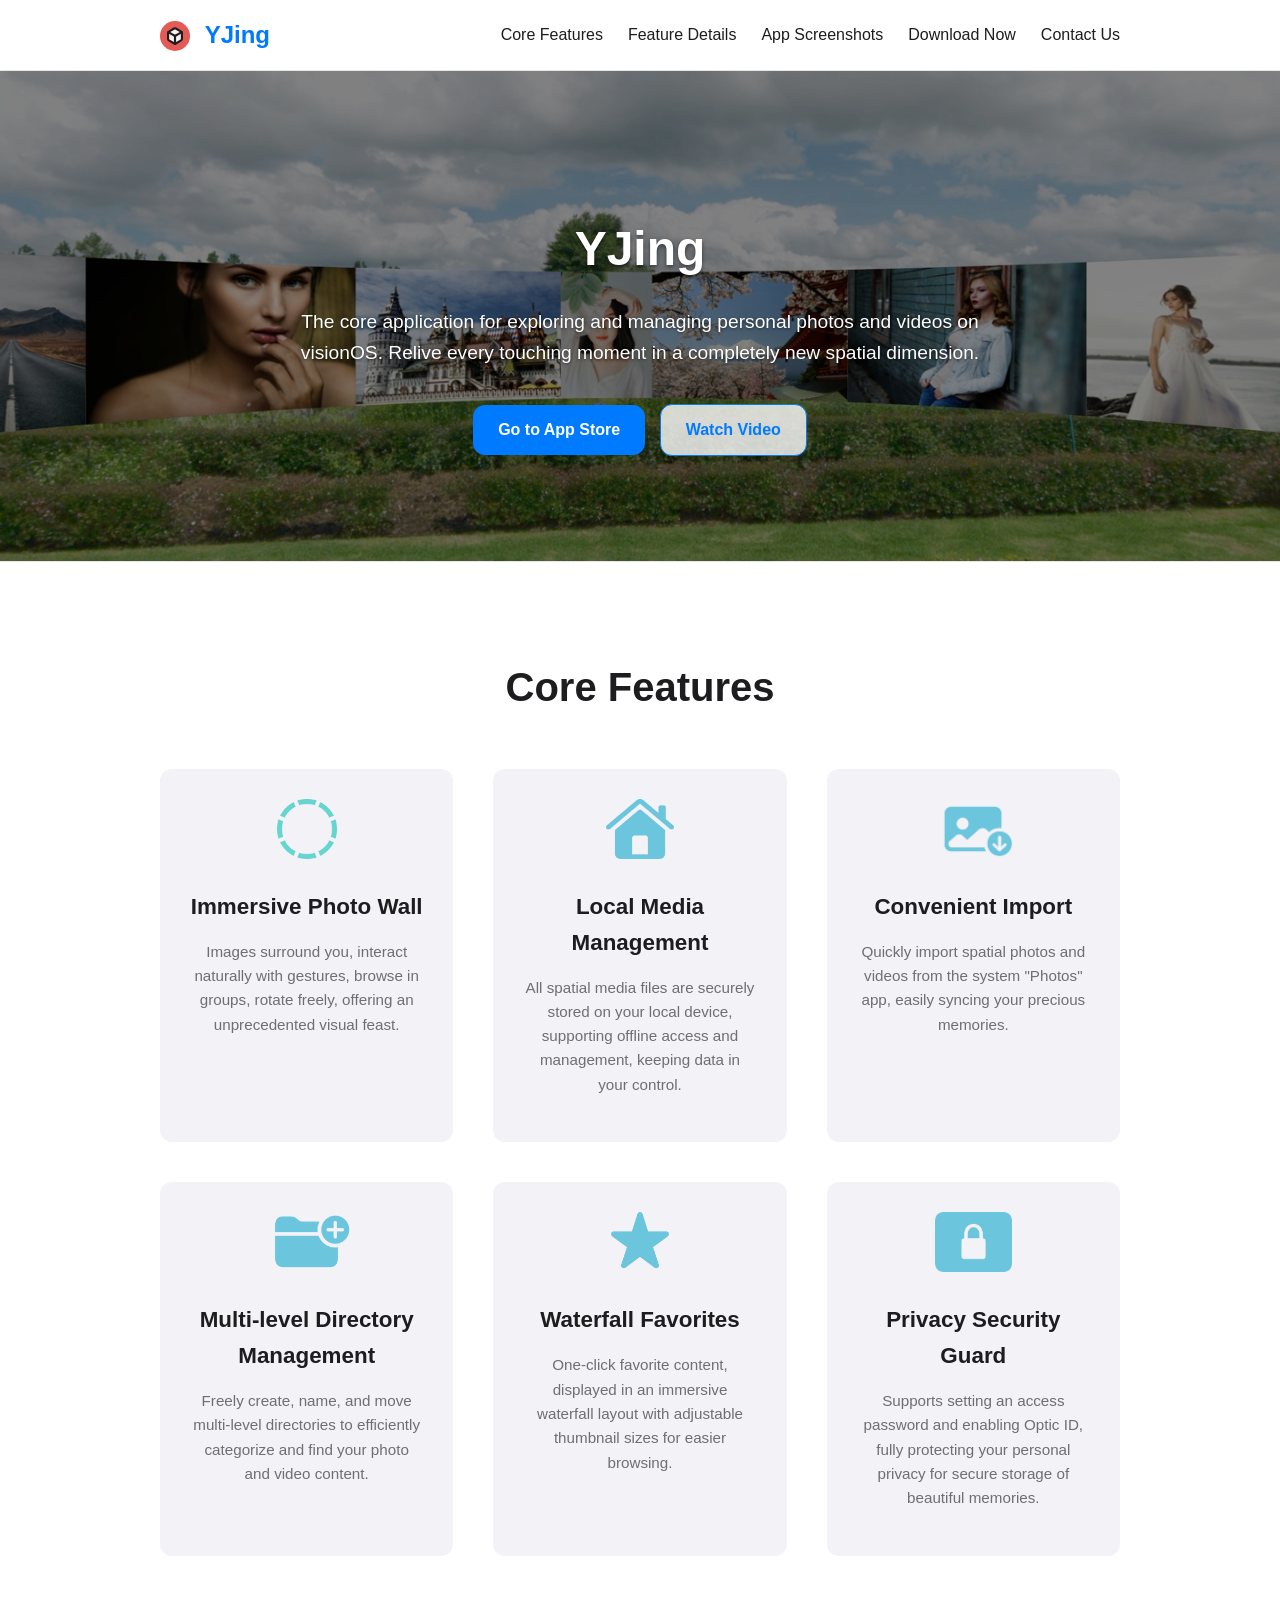
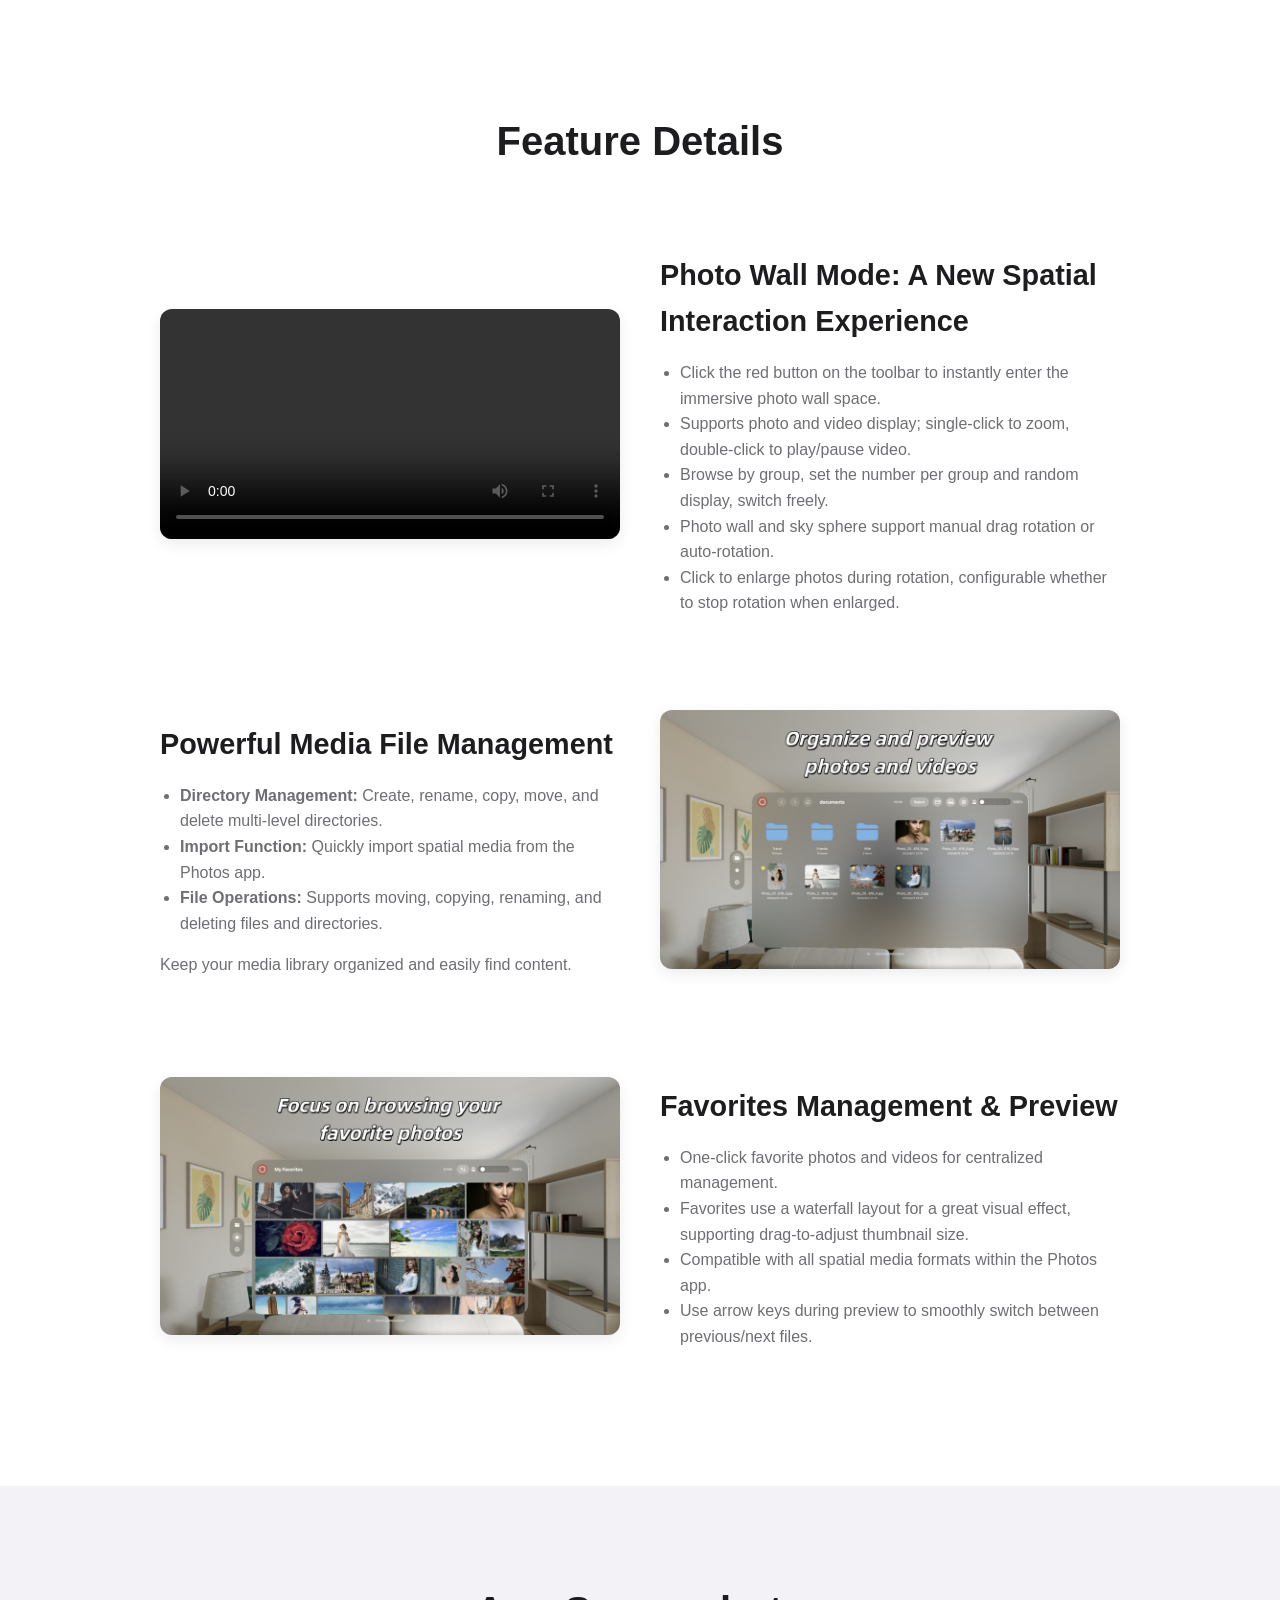
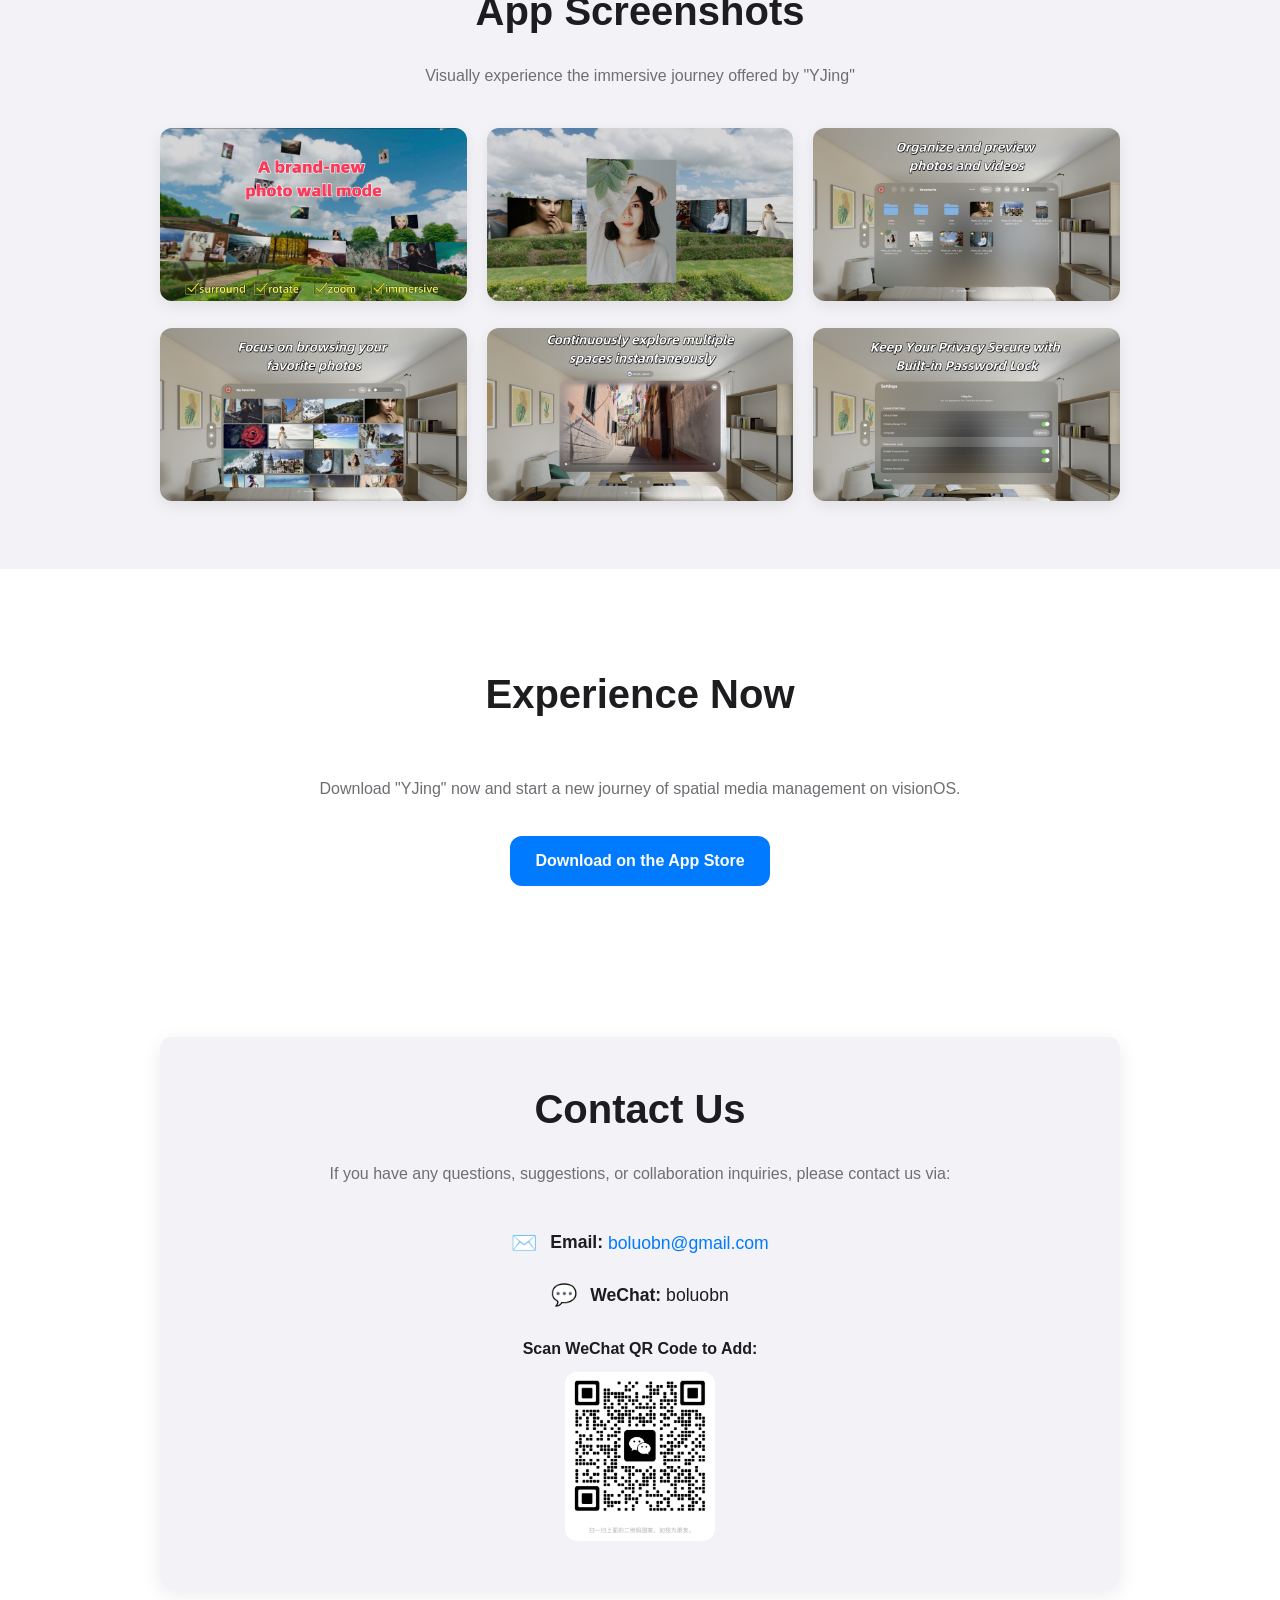
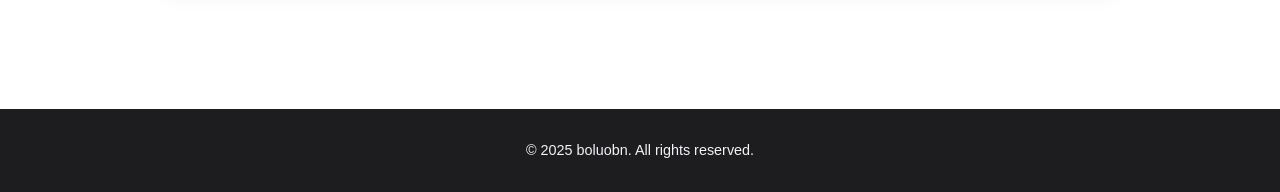
==== index-en.html @ d47b1bb3 "更新index.html文件，将App Store链接从“spatial-media-browser”更改为“yjing”，以确保指向正确的应用程序。" ====
<!DOCTYPE html>
<html lang="en">
<head>
    <meta charset="UTF-8">
    <meta name="viewport" content="width=device-width, initial-scale=1.0">
    <meta name="description" content="YJing - A spatial media browser designed for visionOS, featuring an immersive photo wall, local management, convenient import, multi-level directories, waterfall favorites, and privacy protection. Manage and relive your photos and videos in a new spatial dimension.">
    <meta name="keywords" content="YJing, visionOS, spatial media, spatial photos, spatial videos, Apple Vision Pro, photo management, video management, immersive experience, photo wall, local storage, privacy protection, App Store">

    <!-- Open Graph / Facebook -->
    <meta property="og:type" content="website">
    <meta property="og:url" content="https://www.yjing.xin">
    <meta property="og:title" content="YJing - Your visionOS Spatial Media Manager">
    <meta property="og:description" content="The core application for exploring and managing personal photos and videos on visionOS. Relive every touching moment in a completely new spatial dimension.">
    <meta property="og:image" content="https://www.yjing.xin/images/en/screenshot6.jpg">

    <!-- Twitter -->
    <meta property="twitter:card" content="summary_large_image">
    <meta property="twitter:url" content="https://www.yjing.xin">
    <meta property="twitter:title" content="YJing - Your visionOS Spatial Media Manager">
    <meta property="twitter:description" content="The core application for exploring and managing personal photos and videos on visionOS. Relive every touching moment in a completely new spatial dimension.">
    <meta property="twitter:image" content="https://www.yjing.xin/images/en/screenshot6.jpg">

    <title>YJing - Your visionOS Spatial Media Manager</title>
    <link rel="icon" type="image/svg+xml" href="images/logo/icon.svg">

    <!-- Preload the hero background image -->
    <link rel="preload" href="images/bg/bg.jpg" as="image">

    <link rel="stylesheet" href="style.css">
</head>
<body>

    <header>
        <div class="container">
            <div class="logo">
                <img src="images/logo/icon.svg" alt="YJing Logo" style="height: 30px; vertical-align: middle; margin-right: 8px;">
                <span style="vertical-align: middle;">YJing</span>
            </div>
            <nav>
                <ul>
                    <li><a href="#features">Core Features</a></li>
                    <li><a href="#details">Feature Details</a></li>
                    <li><a href="#gallery">App Screenshots</a></li>
                    <li><a href="#download">Download Now</a></li>
                    <li><a href="#contact">Contact Us</a></li>
                </ul>
            </nav>
        </div>
    </header>

    <section class="hero">
        <div class="container">
            <h1>YJing</h1>
            <p>The core application for exploring and managing personal photos and videos on visionOS. Relive every touching moment in a completely new spatial dimension.</p>
            <a href="https://apps.apple.com/us/app/yjing/id6743648639" class="cta-button">Go to App Store</a>
            <a href="#" id="watch-video-btn" class="cta-button secondary">Watch Video</a>
        </div>
    </section>

    <section id="features" class="section">
        <div class="container">
            <h2 class="section-title">Core Features</h2>
            <div class="features-grid">
                <div class="feature-item">
                    <img src="images/feature/photowall.png" alt="Photo Wall Icon">
                    <h3>Immersive Photo Wall</h3>
                    <p>Images surround you, interact naturally with gestures, browse in groups, rotate freely, offering an unprecedented visual feast.</p>
                </div>
                <div class="feature-item">
                     <img src="images/feature/local.png" alt="Local Management Icon">
                    <h3>Local Media Management</h3>
                    <p>All spatial media files are securely stored on your local device, supporting offline access and management, keeping data in your control.</p>
                </div>
                <div class="feature-item">
                     <img src="images/feature/import.png" alt="Import Icon">
                    <h3>Convenient Import</h3>
                    <p>Quickly import spatial photos and videos from the system "Photos" app, easily syncing your precious memories.</p>
                </div>
                 <div class="feature-item">
                     <img src="images/feature/folder.png" alt="Directory Icon">
                    <h3>Multi-level Directory Management</h3>
                    <p>Freely create, name, and move multi-level directories to efficiently categorize and find your photo and video content.</p>
                </div>
                <div class="feature-item">
                    <img src="images/feature/fav.png" alt="Favorites Icon">
                    <h3>Waterfall Favorites</h3>
                    <p>One-click favorite content, displayed in an immersive waterfall layout with adjustable thumbnail sizes for easier browsing.</p>
                </div>
                <div class="feature-item">
                    <img src="images/feature/lock.png" alt="Privacy Icon">
                    <h3>Privacy Security Guard</h3>
                    <p>Supports setting an access password and enabling Optic ID, fully protecting your personal privacy for secure storage of beautiful memories.</p>
                </div>
            </div>
        </div>
    </section>

    <section id="details" class="section">
         <div class="container">
            <h2 class="section-title">Feature Details</h2>

            <div class="detailed-feature">
                 <div class="detailed-feature-text">
                    <h3>Photo Wall Mode: A New Spatial Interaction Experience</h3>
                    <ul>
                        <li>Click the red button on the toolbar to instantly enter the immersive photo wall space.</li>
                        <li>Supports photo and video display; single-click to zoom, double-click to play/pause video.</li>
                        <li>Browse by group, set the number per group and random display, switch freely.</li>
                        <li>Photo wall and sky sphere support manual drag rotation or auto-rotation.</li>
                        <li>Click to enlarge photos during rotation, configurable whether to stop rotation when enlarged.</li>
                    </ul>
                 </div>
                 <div class="detailed-feature-image">
                      <video controls loop playsinline width="100%" height="auto" style="border-radius: var(--border-radius); box-shadow: 0 5px 15px rgba(0, 0, 0, 0.08);">
                          <source src="videos/en/YJing.mp4" type="video/mp4">
                          Your browser does not support the video tag.
                      </video>
                 </div>
            </div>

             <div class="detailed-feature">
                 <div class="detailed-feature-text">
                    <h3>Powerful Media File Management</h3>
                     <ul>
                        <li><strong>Directory Management:</strong> Create, rename, copy, move, and delete multi-level directories.</li>
                        <li><strong>Import Function:</strong> Quickly import spatial media from the Photos app.</li>
                        <li><strong>File Operations:</strong> Supports moving, copying, renaming, and deleting files and directories.</li>
                    </ul>
                    <p>Keep your media library organized and easily find content.</p>
                 </div>
                 <div class="detailed-feature-image">
                      <img src="images/en/screenshot2.jpg" alt="File Management Interface">
                 </div>
            </div>

            <div class="detailed-feature">
                 <div class="detailed-feature-text">
                    <h3>Favorites Management & Preview</h3>
                    <ul>
                        <li>One-click favorite photos and videos for centralized management.</li>
                        <li>Favorites use a waterfall layout for a great visual effect, supporting drag-to-adjust thumbnail size.</li>
                        <li>Compatible with all spatial media formats within the Photos app.</li>
                        <li>Use arrow keys during preview to smoothly switch between previous/next files.</li>
                    </ul>
                 </div>
                 <div class="detailed-feature-image">
                      <img src="images/en/screenshot3.jpg" alt="Favorites and Preview">
                 </div>
            </div>

         </div>
    </section>

    <section id="gallery" class="section gallery">
        <div class="container">
            <h2 class="section-title">App Screenshots</h2>
            <p style="text-align: center; color: var(--light-text-color); margin-top:-30px; margin-bottom: 40px;">Visually experience the immersive journey offered by "YJing"</p>
            <div class="gallery-grid">
                <div class="gallery-item"><img src="images/en/screenshot1.jpg" alt="YJing Screenshot 1" class="gallery-image"></div>
                <div class="gallery-item"><img src="images/en/screenshot6.jpg" alt="YJing Screenshot 2" class="gallery-image"></div>
                <div class="gallery-item"><img src="images/en/screenshot2.jpg" alt="YJing Screenshot 3" class="gallery-image"></div>
                <div class="gallery-item"><img src="images/en/screenshot3.jpg" alt="YJing Screenshot 4" class="gallery-image"></div>
                <div class="gallery-item"><img src="images/en/screenshot4.jpg" alt="YJing Screenshot 5" class="gallery-image"></div>
                <div class="gallery-item"><img src="images/en/screenshot5.jpg" alt="YJing Screenshot 6" class="gallery-image"></div>
            </div>
        </div>
    </section>

    <section id="download" class="section" style="text-align: center;">
         <div class="container">
              <h2 class="section-title">Experience Now</h2>
              <p style="color: var(--light-text-color); margin-bottom: 30px;">Download "YJing" now and start a new journey of spatial media management on visionOS.</p>
              <a href="https://apps.apple.com/us/app/yjing/id6743648639" class="cta-button">Download on the App Store</a>
              <br><br>
         </div>
    </section>

    <section id="contact" class="section">
        <div class="container">
            <div style="background-color: var(--secondary-color); padding: 40px; border-radius: var(--border-radius); box-shadow: 0 5px 20px rgba(0, 0, 0, 0.08); text-align: center;">
                <h2 class="section-title" style="margin-top: 0; margin-bottom: 20px;">Contact Us</h2>
                <p style="color: var(--light-text-color); margin-bottom: 40px;">If you have any questions, suggestions, or collaboration inquiries, please contact us via:</p>
                <div style="text-align: center;">
                    <p style="font-size: 1.1em; margin-bottom: 15px;">
                        <span style="margin-right: 8px; font-size: 1.2em; vertical-align: middle;">✉️</span>
                        <strong>Email:</strong> <a href="mailto:boluobn@gmail.com" style="color: var(--primary-color); text-decoration: none; vertical-align: middle;">boluobn@gmail.com</a>
                    </p>
                    <p style="font-size: 1.1em; margin-bottom: 25px;">
                         <span style="margin-right: 8px; font-size: 1.2em; vertical-align: middle;">💬</span>
                        <strong style="vertical-align: middle;">WeChat:</strong> <span style="vertical-align: middle;">boluobn</span>
                    </p>
                    <div>
                        <p style="margin-bottom: 10px;"><strong>Scan WeChat QR Code to Add:</strong></p>
                        <img src="images/other/qrcode.png" alt="WeChat QR Code" style="max-width: 150px; height: auto; border-radius: var(--border-radius);">
                    </div>
                </div>
            </div>
        </div>
    </section>

    <footer>
        <div class="container">
            <p>&copy; 2025 boluobn. All rights reserved.</p>
        </div>
    </footer>

    <!-- Video Modal Structure -->
    <div id="video-modal" class="video-modal">
      <div class="video-modal-content">
        <button id="close-modal-btn" class="close-modal-btn">&times;</button>
        <video id="modal-video" controls playsinline>
           <source src="videos/en/YJing.mp4" type="video/mp4">
           Your browser does not support the video tag.
        </video>
      </div>
    </div>

    <!-- Image Modal Structure -->
    <div id="image-modal" class="image-modal">
      <div class="image-modal-content">
         <span class="close-image-modal-btn" id="close-image-modal">&times;</span>
         <img id="modal-image" src="" alt="Enlarged Image">
      </div>
    </div>

    <script src="script.js" defer></script>

</body>
</html>
---- style.css ----
:root {
    --primary-color: #007AFF; /* Apple Blue */
    --secondary-color: #f2f2f7; /* Light Gray */
    --text-color: #1d1d1f; /* Near Black */
    --light-text-color: #6e6e73; /* Gray */
    --background-color: #ffffff; /* White */
    --border-radius: 12px;
    --section-padding: 60px 20px;
    --container-width: 960px;
}
body {
    font-family: -apple-system, BlinkMacSystemFont, "SF Pro Text", "Helvetica Neue", Helvetica, Arial, sans-serif;
    margin: 0;
    padding: 0;
    background-color: var(--background-color);
    color: var(--text-color);
    line-height: 1.6;
}
.container {
    max-width: var(--container-width);
    margin: 0 auto;
    padding: 0 20px;
}
header {
    background-color: rgba(255, 255, 255, 0.8);
    backdrop-filter: blur(10px);
    -webkit-backdrop-filter: blur(10px);
    padding: 15px 0;
    border-bottom: 1px solid #e5e5e5;
    position: sticky;
    top: 0;
    z-index: 1000;
}
header .container {
    display: flex;
    justify-content: space-between;
    align-items: center;
}
.logo {
    font-size: 1.5em;
    font-weight: 600;
    color: var(--primary-color);
}
nav ul {
    list-style: none;
    padding: 0;
    margin: 0;
    display: flex;
}
nav ul li {
    margin-left: 25px;
}
nav ul li a {
    text-decoration: none;
    color: var(--text-color);
    font-weight: 500;
    transition: color 0.3s ease;
}
nav ul li a:hover {
    color: var(--primary-color);
}
.hero {
    text-align: center;
    padding: 100px 20px;
    /* background-color: var(--secondary-color); */ /* Comment out or remove original background */
    border-bottom: 1px solid #e5e5e5;
    background-image: url('images/bg/bg.jpg');
    background-size: cover;
    background-position: center center;
    background-repeat: no-repeat;
    position: relative; /* Add position relative for potential overlay */
}
.hero::before { /* Optional: Add a semi-transparent overlay for better text readability */
    content: "";
    position: absolute;
    top: 0;
    left: 0;
    right: 0;
    bottom: 0;
    /* background-color: rgba(242, 242, 247, 0.6); */ /* Use secondary color with alpha */
    background-color: rgba(0, 0, 0, 0.4); /* Darker overlay */
    z-index: 1;
}
.hero .container { /* Ensure content is above the overlay */
    position: relative;
    z-index: 2;
}
.hero h1 {
    font-size: 3em;
    margin-bottom: 20px;
    font-weight: 700;
    color: #ffffff; /* Change text color to white */
    text-shadow: 0 2px 4px rgba(0,0,0,0.5); /* Add text shadow */
    /* Consider adding text shadow for better contrast if overlay is not used */
    /* text-shadow: 0 1px 3px rgba(0,0,0,0.4); */
}
.hero p {
    font-size: 1.2em;
    /* color: var(--light-text-color); */ /* Adjust text color for contrast */
    /* color: var(--text-color); */ /* Or a darker color */
    color: #ffffff; /* Change text color to white */
    margin-bottom: 30px;
    max-width: 700px;
    margin-left: auto;
    margin-right: auto;
    text-shadow: 0 1px 3px rgba(0,0,0,0.5); /* Add text shadow */
     /* text-shadow: 0 1px 2px rgba(0,0,0,0.3); */
}
.hero img {
    max-width: 80%;
    height: auto;
    border-radius: var(--border-radius);
    box-shadow: 0 10px 30px rgba(0, 0, 0, 0.1);
    margin-top: 30px;
}
.cta-button {
    display: inline-block;
    background-color: var(--primary-color);
    color: white;
    padding: 12px 25px;
    border-radius: var(--border-radius);
    text-decoration: none;
    font-weight: 600;
    transition: background-color 0.3s ease;
    margin: 5px; /* Add margin for spacing */
}
.cta-button:hover {
    background-color: #005bb5;
}
.cta-button.secondary { /* Style for the new button */
    background-color: rgba(255, 255, 255, 0.8);
    color: var(--primary-color);
    border: 1px solid var(--primary-color);
}
.cta-button.secondary:hover {
    background-color: white;
}
.section {
    padding: var(--section-padding);
}
.section-title {
    text-align: center;
    font-size: 2.5em;
    margin-bottom: 50px;
    font-weight: 600;
}
.features-grid {
    display: grid;
    grid-template-columns: repeat(auto-fit, minmax(280px, 1fr));
    gap: 40px;
}
.feature-item {
    background-color: var(--secondary-color);
    padding: 30px;
    border-radius: var(--border-radius);
    text-align: center;
}
.feature-item img { /* Placeholder for icons or feature images */
    height: 60px;
    width: auto;
}
 .feature-item h3 {
    font-size: 1.4em;
    margin-bottom: 15px;
    font-weight: 600;
}
.feature-item p {
    color: var(--light-text-color);
    font-size: 0.95em;
}

.detailed-feature {
    display: flex;
    align-items: center;
    gap: 40px;
    margin-bottom: 60px;
}
.detailed-feature:nth-child(even) {
    flex-direction: row-reverse;
}
.detailed-feature-text {
    flex: 1;
}
.detailed-feature-text h3 {
     font-size: 1.8em;
     margin-bottom: 15px;
     font-weight: 600;
}
.detailed-feature-text p, .detailed-feature-text ul {
    color: var(--light-text-color);
    font-size: 1em;
}
 .detailed-feature-text ul {
    padding-left: 20px;
    list-style: disc;
 }
.detailed-feature-image {
    flex: 1;
    text-align: center;
}
.detailed-feature-image img {
    max-width: 100%;
    height: auto;
    border-radius: var(--border-radius);
    box-shadow: 0 5px 15px rgba(0, 0, 0, 0.08);
}

.gallery {
    background-color: var(--secondary-color);
}
.gallery-grid {
    display: grid;
    grid-template-columns: repeat(auto-fit, minmax(250px, 1fr));
    gap: 20px;
}
.gallery-item img {
    width: 100%;
    height: auto;
    border-radius: var(--border-radius);
    box-shadow: 0 5px 15px rgba(0, 0, 0, 0.08);
    transition: transform 0.3s ease, box-shadow 0.3s ease;
}
 .gallery-item img:hover {
     transform: scale(1.05);
     box-shadow: 0 10px 25px rgba(0, 0, 0, 0.12);
 }

footer {
    background-color: var(--text-color);
    color: var(--secondary-color);
    text-align: center;
    padding: 30px 20px;
    margin-top: 60px;
}
footer p {
    margin: 0;
    font-size: 0.9em;
}

/* Responsive adjustments */
@media (max-width: 768px) {
    .hero h1 { font-size: 2.5em; }
    .hero p { font-size: 1.1em; }
    .section-title { font-size: 2em; }
    .detailed-feature, .detailed-feature:nth-child(even) {
        flex-direction: column;
        text-align: center;
    }
     .detailed-feature-image { margin-top: 30px; }
    header .container { flex-direction: column; }
    nav ul { margin-top: 10px; }
    nav ul li { margin: 0 10px; }
}
@media (max-width: 480px) {
     .hero h1 { font-size: 2em; }
     .hero p { font-size: 1em; }
     .section-title { font-size: 1.8em; }
     nav ul { flex-wrap: wrap; justify-content: center; }
     nav ul li { margin: 5px 10px; }
}

/* Video Modal Styles */
.video-modal {
    display: none; /* Hidden by default */
    position: fixed; /* Stay in place */
    z-index: 1001; /* Sit on top */
    left: 0;
    top: 0;
    width: 100%;
    height: 100%;
    overflow: auto; /* Enable scroll if needed */
    background-color: rgba(0,0,0,0.8); /* Black w/ opacity */
    align-items: center; /* Vertical center */
    justify-content: center; /* Horizontal center */
}
.video-modal-content {
    position: relative;
    margin: auto;
    padding: 0;
    width: 80%;
    max-width: 800px; /* Limit maximum width */
    background-color: #000; /* Black background for video area */
    box-shadow: 0 4px 8px 0 rgba(0,0,0,0.2),0 6px 20px 0 rgba(0,0,0,0.19);
}
 .video-modal-content video {
    display: block; /* Remove extra space below video */
    width: 100%;
    height: auto;
 }
.close-modal-btn {
    position: absolute;
    top: 10px; /* Position inside top */
    right: 10px; /* Position inside right */
    color: #ffffff; /* White color for visibility */
    font-size: 24px; /* Adjusted size */
    font-weight: bold;
    transition: opacity 0.3s ease; /* Transition for opacity */
    cursor: pointer;
    background-color: rgba(0, 0, 0, 0.5); /* Semi-transparent background */
    border: none;
    line-height: 1; /* Adjust line height */
    padding: 5px 10px; /* Add padding */
    border-radius: 50%; /* Make it round */
    opacity: 0; /* Hidden by default */
    z-index: 10; /* Ensure it's above the video element if needed */
}
.close-modal-btn:hover,
.close-modal-btn:focus {
    background-color: rgba(0, 0, 0, 0.8); /* Darker on hover */
    text-decoration: none;
}
/* Show close button when hovering over the modal content area */
.video-modal-content:hover .close-modal-btn {
    opacity: 1;
}

/* Image Modal Styles */
.image-modal {
    /* display: none; // Controlled by JS */
    position: fixed; /* Stay in place */
    z-index: 1002; /* Sit on top */
    left: 0;
    top: 0;
    width: 100%;
    height: 100%;
    overflow: auto; /* Allow scroll if needed, e.g., small screens */
    background-color: transparent; /* 透明背景 */
    /* Use flex for centering the content container */
    display: none; /* Initially hidden, JS will change to flex */
    align-items: center;
    justify-content: center;
    padding: 20px; /* Padding around the content */
    box-sizing: border-box;
}
.image-modal-content {
    position: relative;
    /* max-width: 100%; */ /* Removed */
    /* max-height: 100%; */ /* Removed */
    line-height: 0; /* Prevent extra space */
    /* overflow: hidden; */ /* Removed: Let image scale instead of clipping */
}
#modal-image { /* Style for the image inside the modal */
    display: block;
    /* Image should not exceed the size of its container (.image-modal-content) */
    /* max-width: 100%; */ /* Replaced with viewport-based calc */
    /* max-height: 100%; */ /* Replaced with viewport-based calc */
    /* Constrain image size based on viewport minus modal padding */
    max-width: calc(100vw - 40px);
    max-height: calc(100vh - 40px);
    width: auto;   /* Maintain aspect ratio */
    height: auto;  /* Maintain aspect ratio */
    margin: 0 auto; /* Center image if needed */
    border-radius: 4px;
}
.close-image-modal-btn {
    position: absolute;
    /* Position relative to the image container (.image-modal-content) */
    top: 10px; /* Adjust top offset */
    right: 10px; /* Adjust right offset */
    color: #ffffff; /* Keep white color */
    font-size: 30px; /* Slightly smaller maybe? */
    font-weight: bold;
    transition: opacity 0.3s ease, background-color 0.3s ease;
    cursor: pointer;
    line-height: 1;
    /* text-shadow: 0 1px 3px rgba(0,0,0,0.5); */ /* Removed text shadow */
    z-index: 1003; /* Ensure button is above image */
    background-color: rgba(0, 0, 0, 0.4); /* Add background like video button */
    border-radius: 50%; /* Make it round */
    padding: 2px 8px; /* Adjust padding for round button */
    opacity: 0; /* Restore default hidden state */
}
.close-image-modal-btn:hover,
.close-image-modal-btn:focus {
    /* color: #bbb; */ /* Using background hover instead */
    background-color: rgba(0, 0, 0, 0.7);
    text-decoration: none;
    opacity: 1; /* Restore hover visibility */
}
/* Show close button when hovering over the modal content area */
/* Restore hover effect */
.image-modal-content:hover .close-image-modal-btn {
    opacity: 1;
}
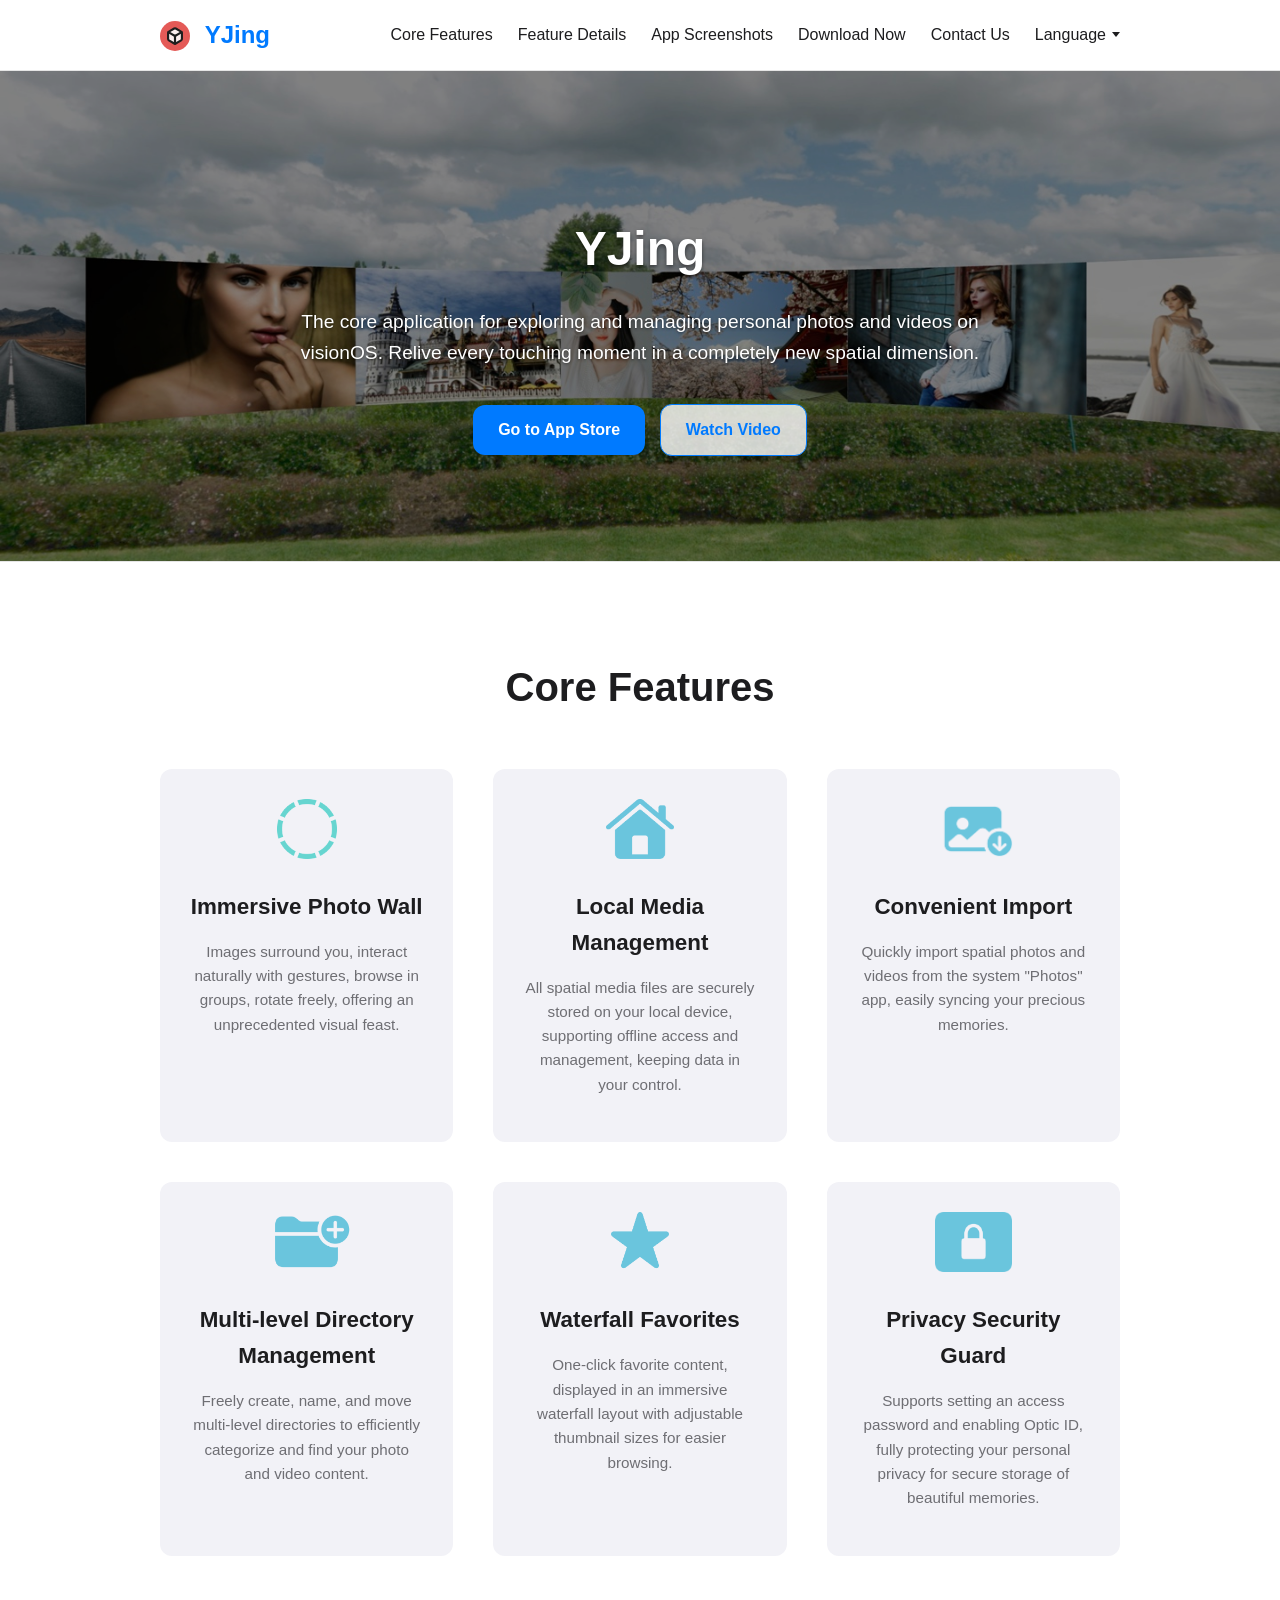
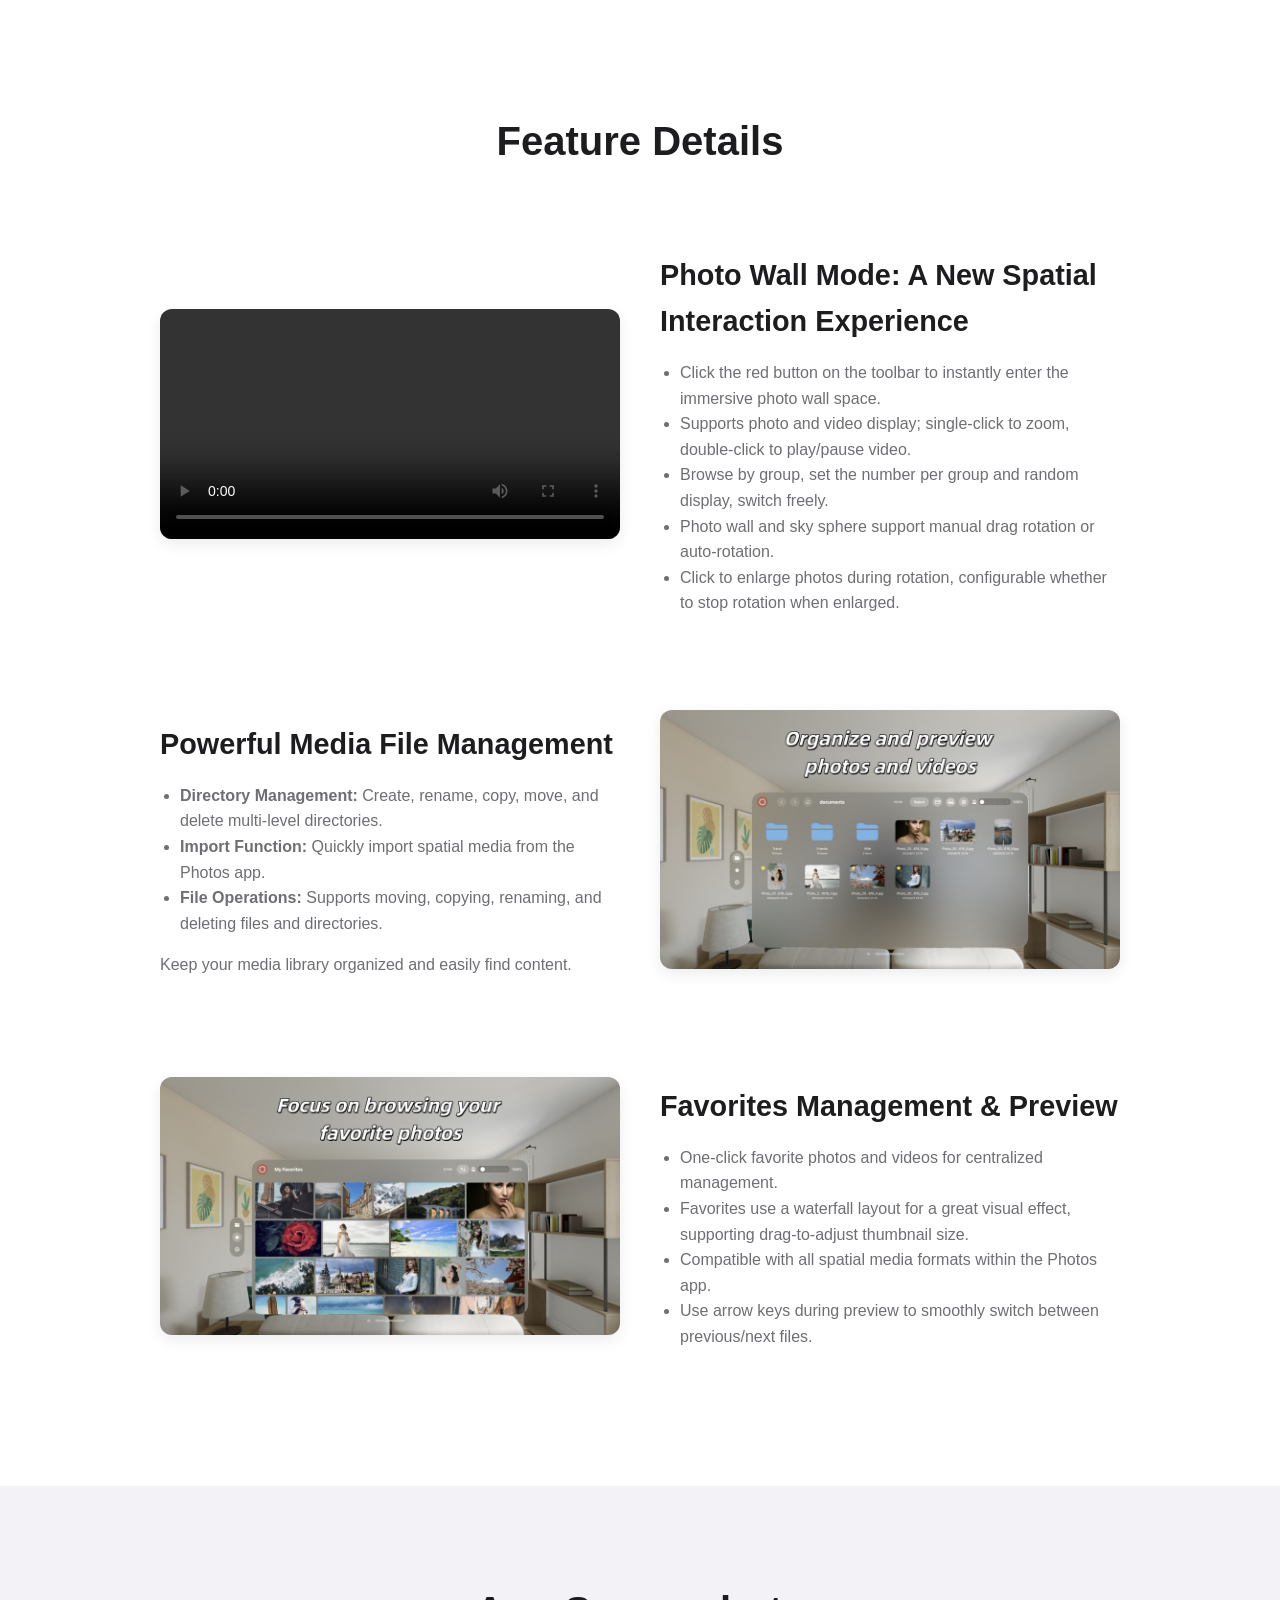
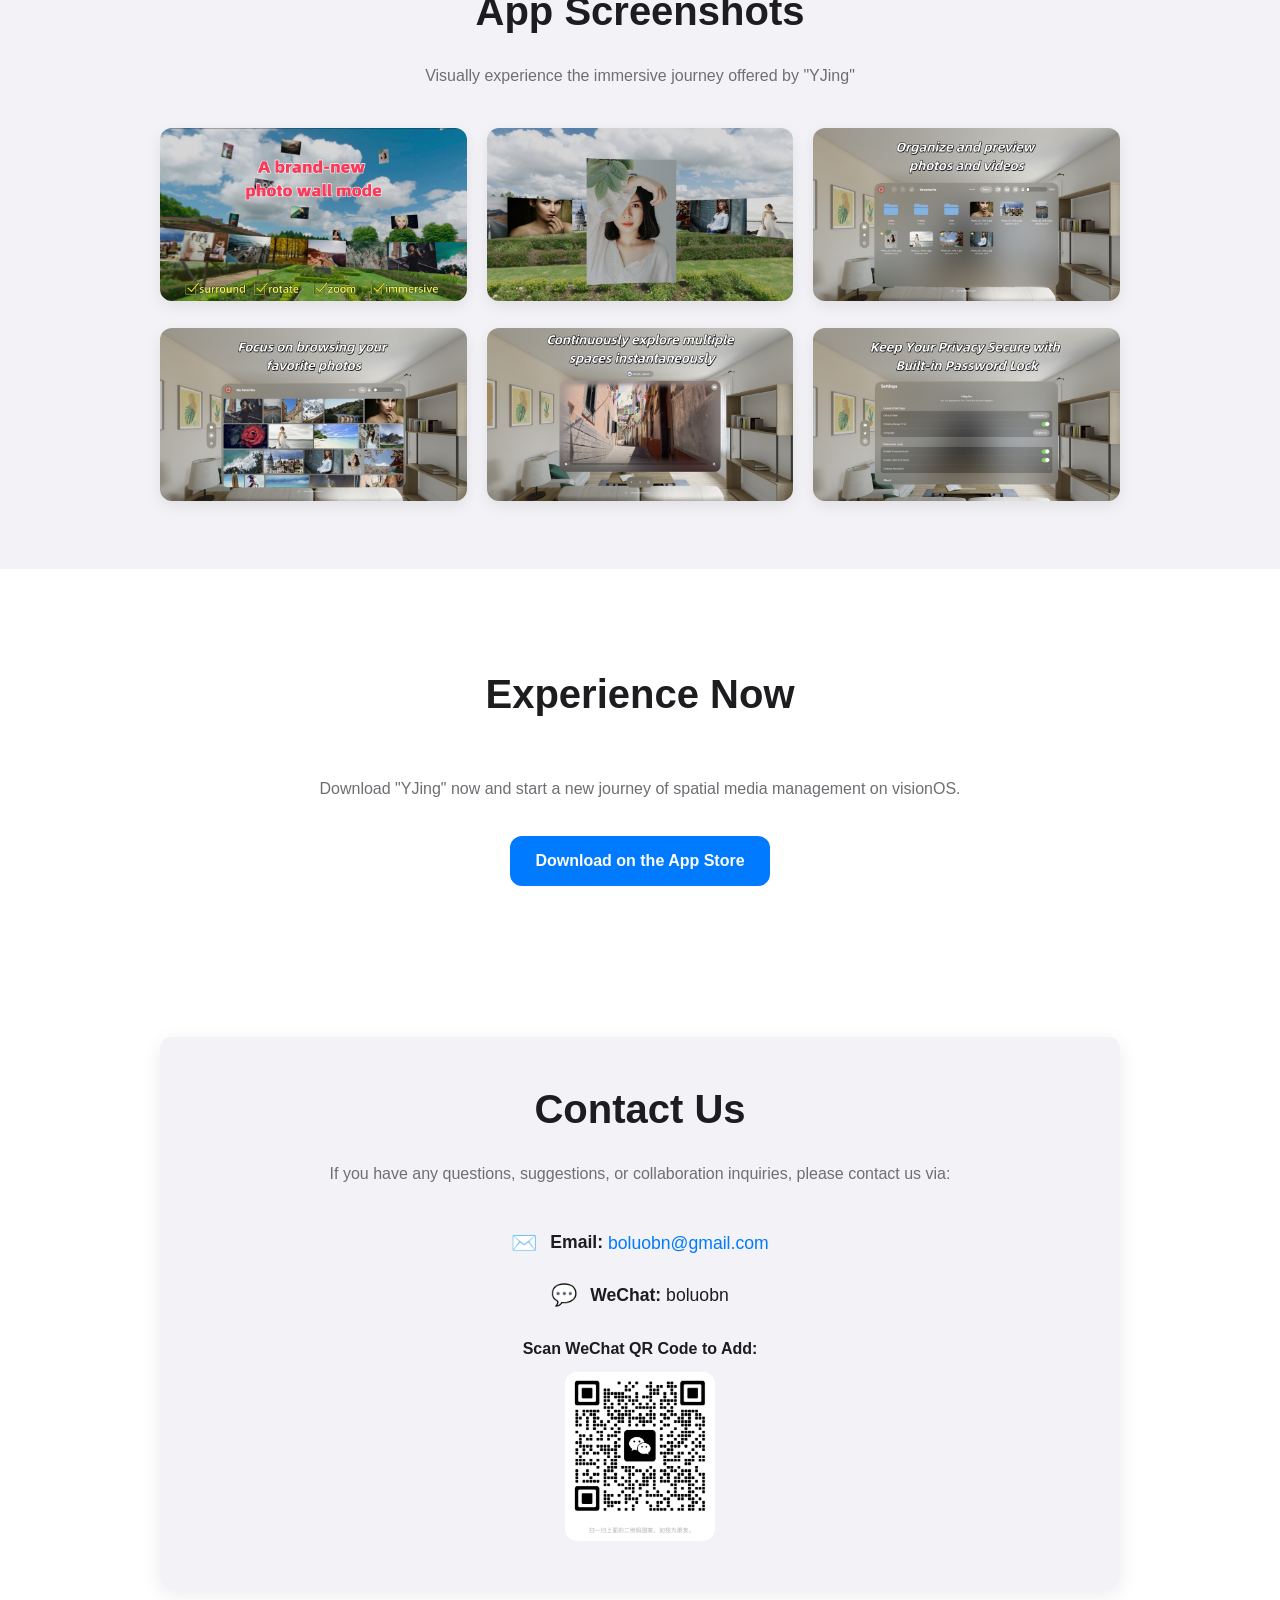
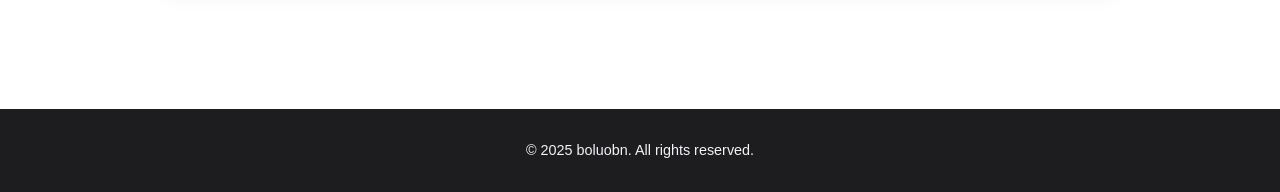
==== commit dae576d5: "更新index.html和index-en.html文件，添加语言切换功能及相应的样式，提升用户体验。同时在script.js中添加语言切换逻辑的注释，方便后续开发。" ====
--- a/index-en.html
+++ b/index-en.html
@@ -43,6 +43,13 @@
                     <li><a href="#gallery">App Screenshots</a></li>
                     <li><a href="#download">Download Now</a></li>
                     <li><a href="#contact">Contact Us</a></li>
+                    <li class="language-switcher">
+                        <a href="#">Language<span class="arrow-down"></span></a>
+                        <ul class="dropdown-menu">
+                            <li><a href="index.html">简体中文</a></li>
+                            <li><a href="index-en.html">English</a></li>
+                        </ul>
+                    </li>
                 </ul>
             </nav>
         </div>
--- a/style.css
+++ b/style.css
@@ -59,6 +59,74 @@
 nav ul li a:hover {
     color: var(--primary-color);
 }
+
+/* Language Switcher Styles */
+.language-switcher {
+    position: relative; /* Needed for absolute positioning of dropdown */
+}
+
+.language-switcher > a {
+    display: flex; /* Align text and arrow */
+    align-items: center;
+}
+
+.arrow-down {
+    display: inline-block;
+    width: 0;
+    height: 0;
+    margin-left: 6px;
+    vertical-align: middle;
+    border-left: 4px solid transparent;
+    border-right: 4px solid transparent;
+    border-top: 5px solid var(--text-color); /* Arrow color */
+    transition: transform 0.3s ease;
+}
+
+.language-switcher:hover .arrow-down {
+    transform: rotate(180deg);
+}
+
+.dropdown-menu {
+    display: none; /* Hidden by default */
+    position: absolute;
+    top: 100%; /* Position below the nav item */
+    left: 50%;
+    transform: translateX(-50%); /* Center the dropdown */
+    background-color: var(--background-color);
+    border: 1px solid #e5e5e5;
+    border-radius: var(--border-radius);
+    box-shadow: 0 4px 12px rgba(0, 0, 0, 0.1);
+    list-style: none;
+    padding: 10px 0;
+    margin: 0; /* Set margin to 0 to remove gap */
+    min-width: 120px; /* Minimum width */
+    z-index: 1001; /* Ensure it's above other header content */
+}
+
+.language-switcher:hover .dropdown-menu,
+.language-switcher .dropdown-menu.show { /* Show on hover or when 'show' class is added */
+    display: block;
+}
+
+.dropdown-menu li {
+    margin: 0;
+}
+
+.dropdown-menu li a {
+    display: block;
+    padding: 8px 20px;
+    color: var(--text-color);
+    text-decoration: none;
+    white-space: nowrap; /* Prevent wrapping */
+    transition: background-color 0.2s ease, color 0.2s ease;
+}
+
+.dropdown-menu li a:hover {
+    background-color: var(--secondary-color);
+    color: var(--primary-color);
+}
+/* End Language Switcher Styles */
+
 .hero {
     text-align: center;
     padding: 100px 20px;
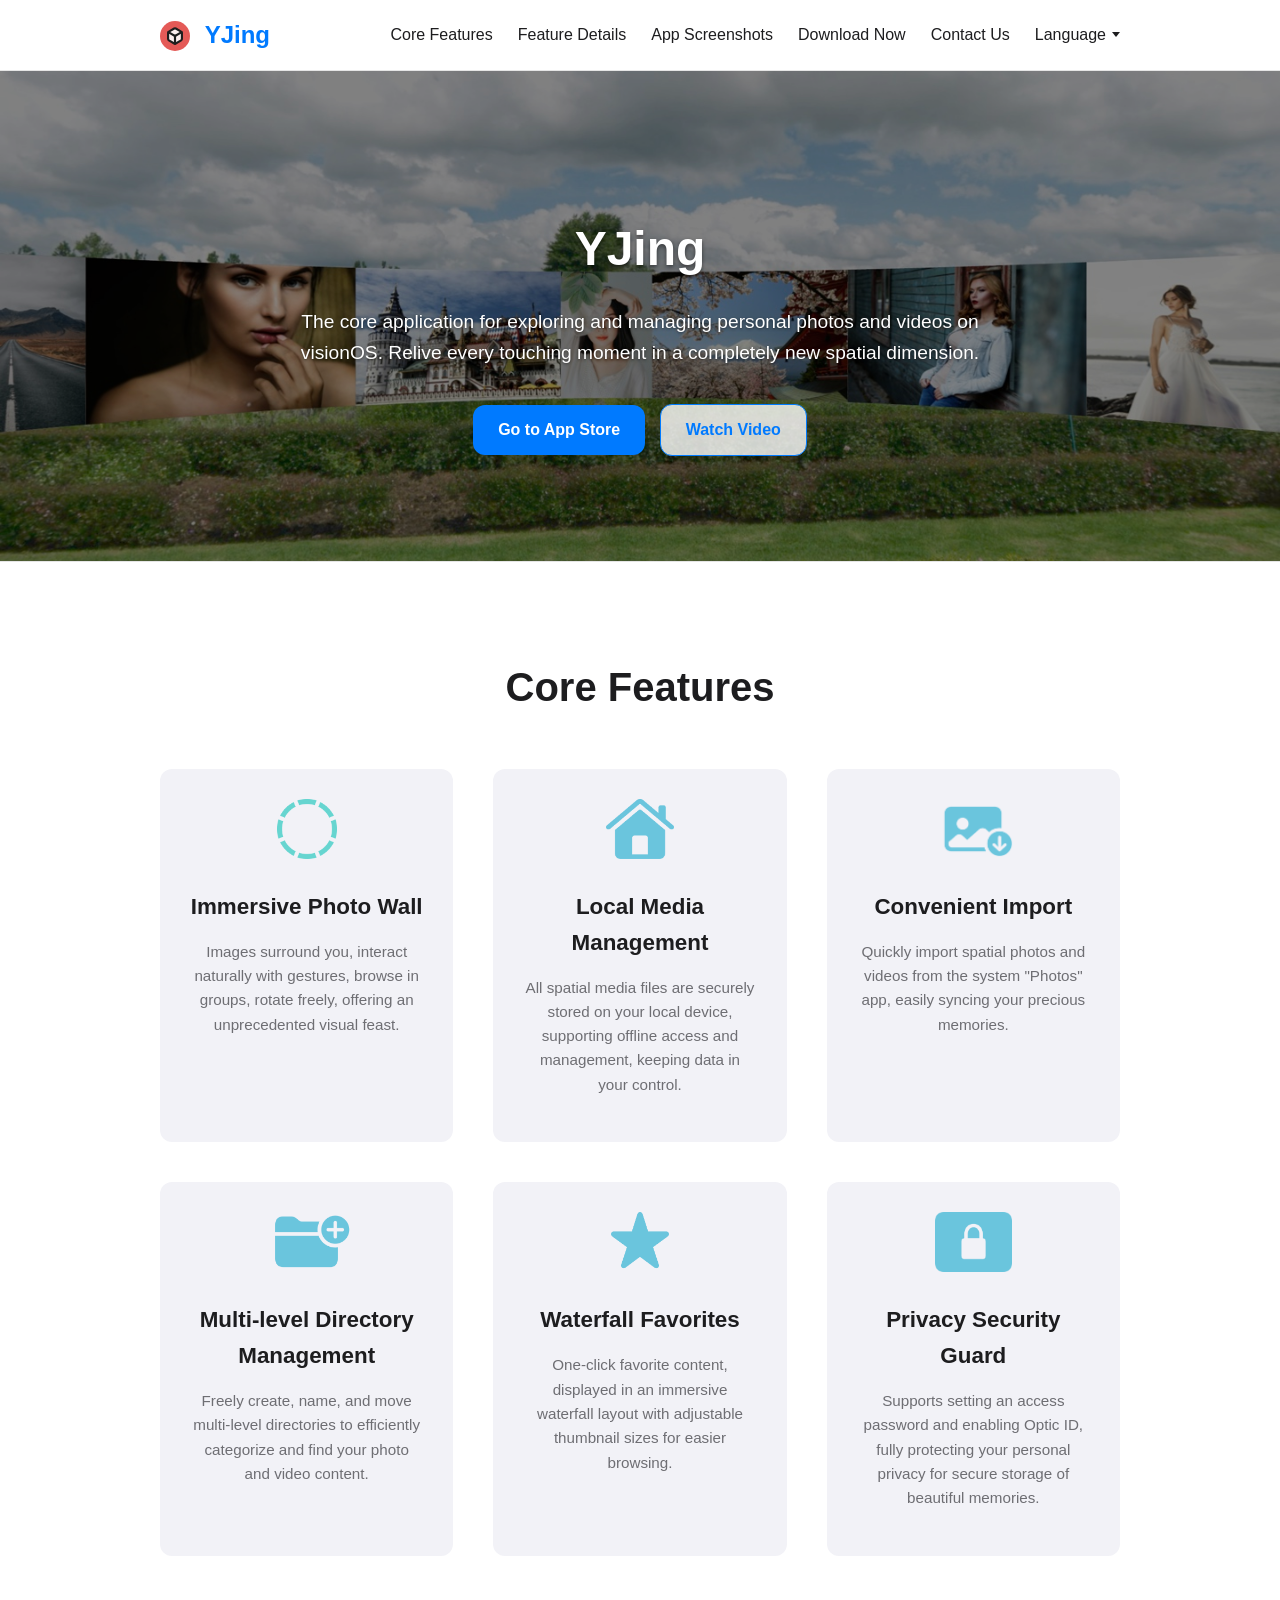
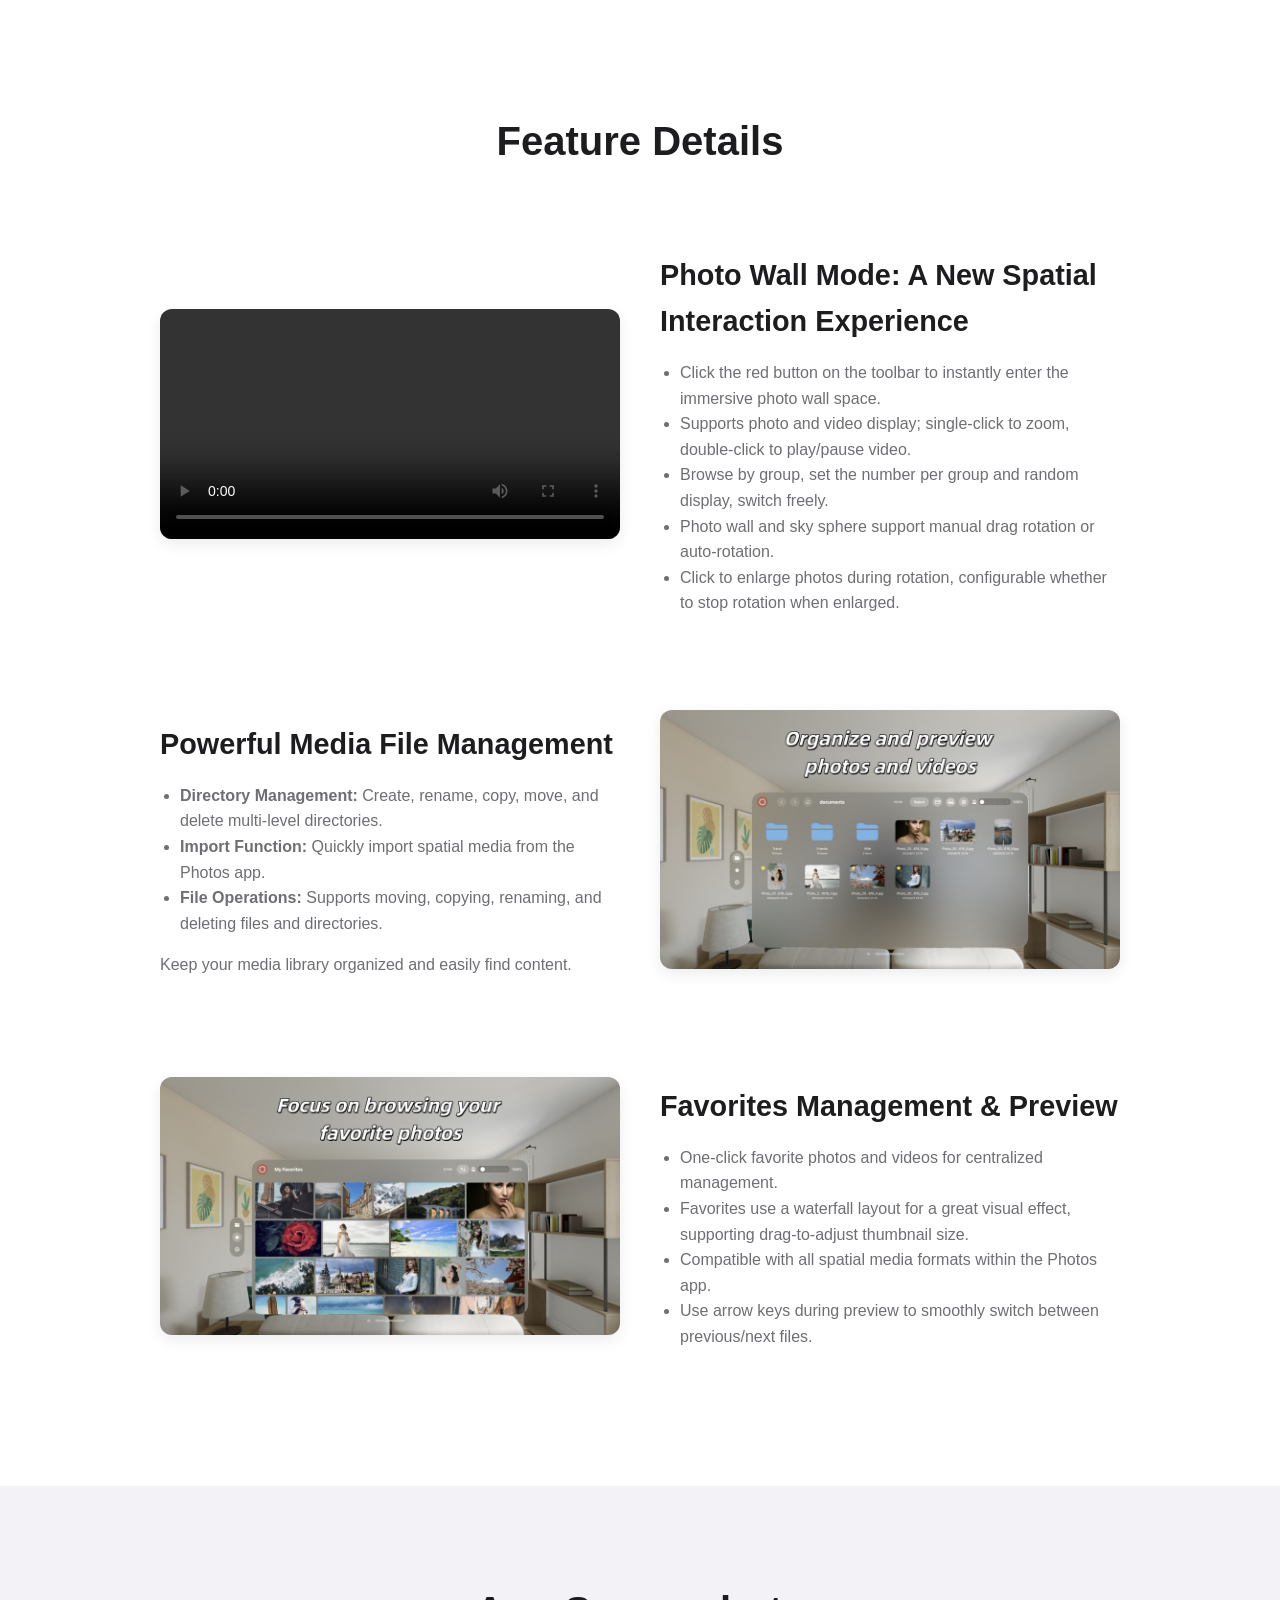
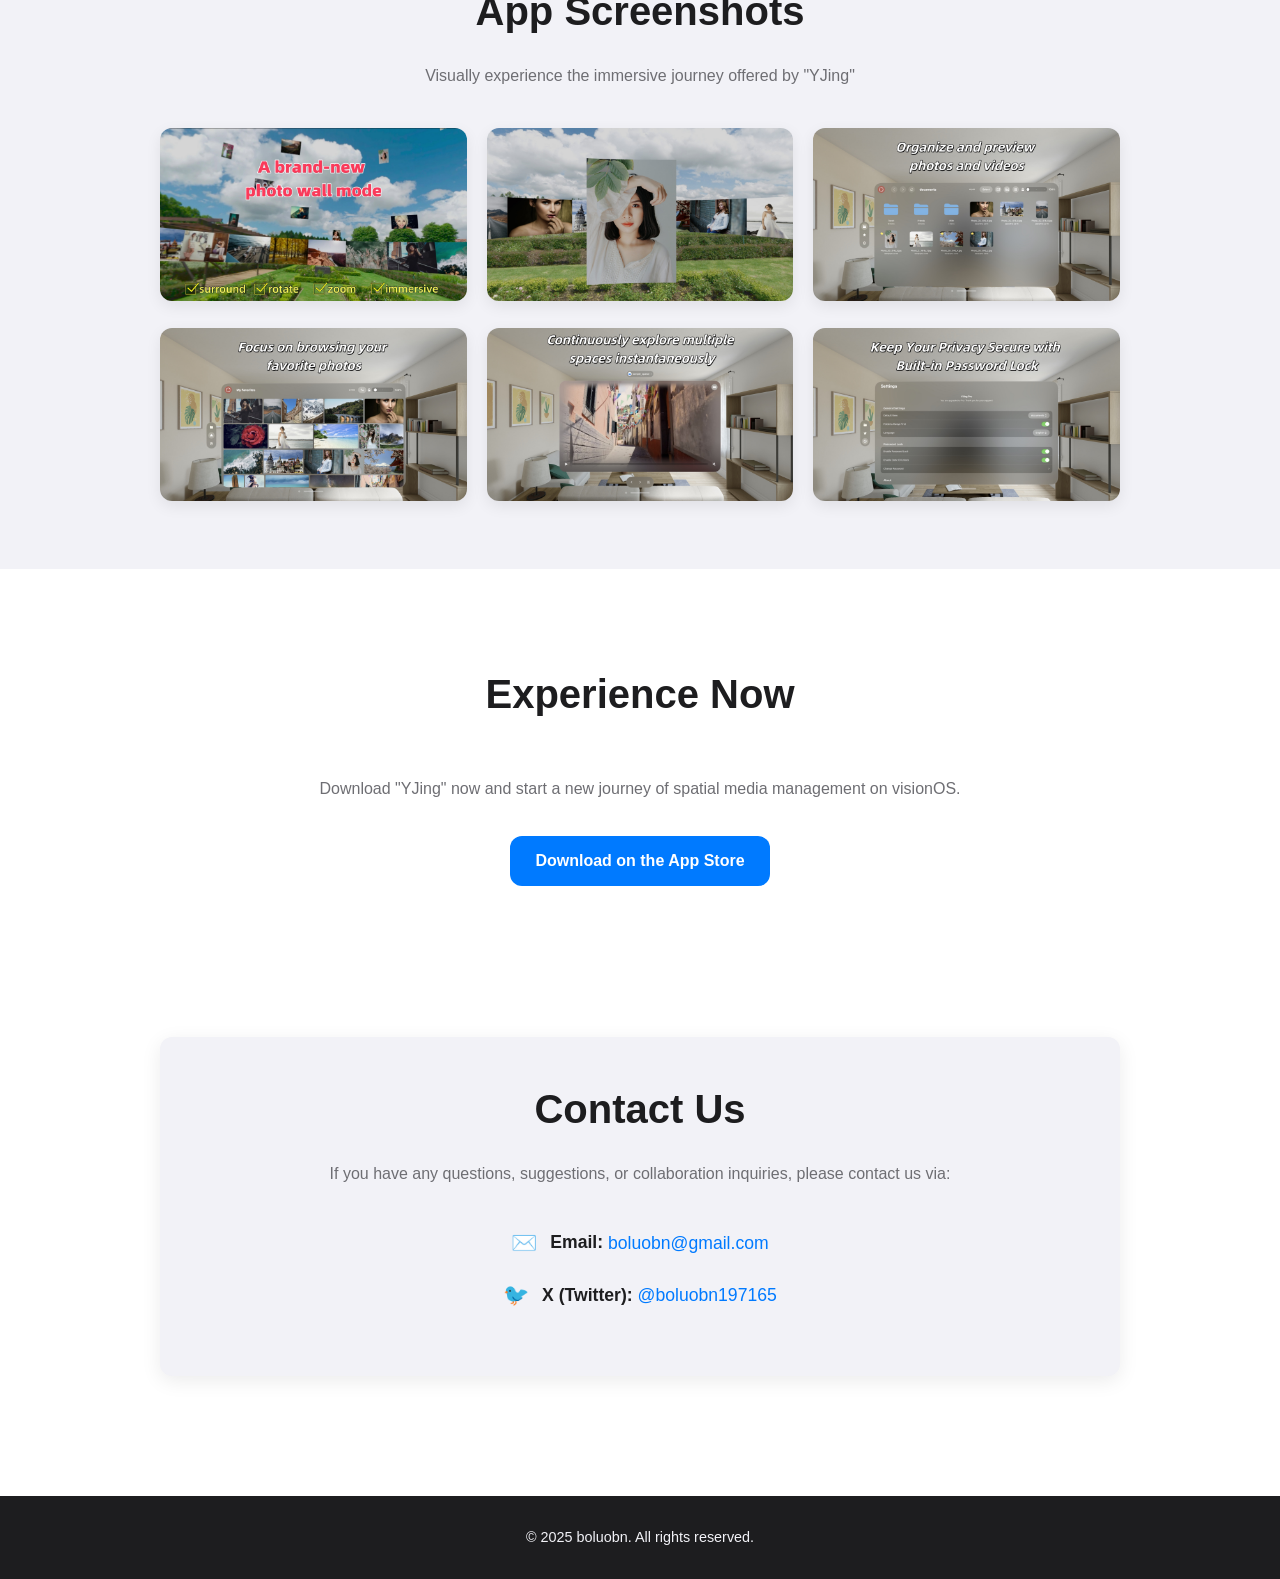
==== commit 5d13d9af: "更新index-en.html文件，将微信联系方式更改为X (Twitter)链接，并优化相关样式，以提升用户体验和社交媒体互动。" ====
--- a/index-en.html
+++ b/index-en.html
@@ -193,13 +193,9 @@
                         <strong>Email:</strong> <a href="mailto:boluobn@gmail.com" style="color: var(--primary-color); text-decoration: none; vertical-align: middle;">boluobn@gmail.com</a>
                     </p>
                     <p style="font-size: 1.1em; margin-bottom: 25px;">
-                         <span style="margin-right: 8px; font-size: 1.2em; vertical-align: middle;">💬</span>
-                        <strong style="vertical-align: middle;">WeChat:</strong> <span style="vertical-align: middle;">boluobn</span>
+                         <span style="margin-right: 8px; font-size: 1.2em; vertical-align: middle;">🐦</span>
+                        <strong style="vertical-align: middle;">X (Twitter):</strong> <a href="https://x.com/boluobn197165" target="_blank" rel="noopener noreferrer" style="color: var(--primary-color); text-decoration: none; vertical-align: middle;">@boluobn197165</a>
                     </p>
-                    <div>
-                        <p style="margin-bottom: 10px;"><strong>Scan WeChat QR Code to Add:</strong></p>
-                        <img src="images/other/qrcode.png" alt="WeChat QR Code" style="max-width: 150px; height: auto; border-radius: var(--border-radius);">
-                    </div>
                 </div>
             </div>
         </div>
